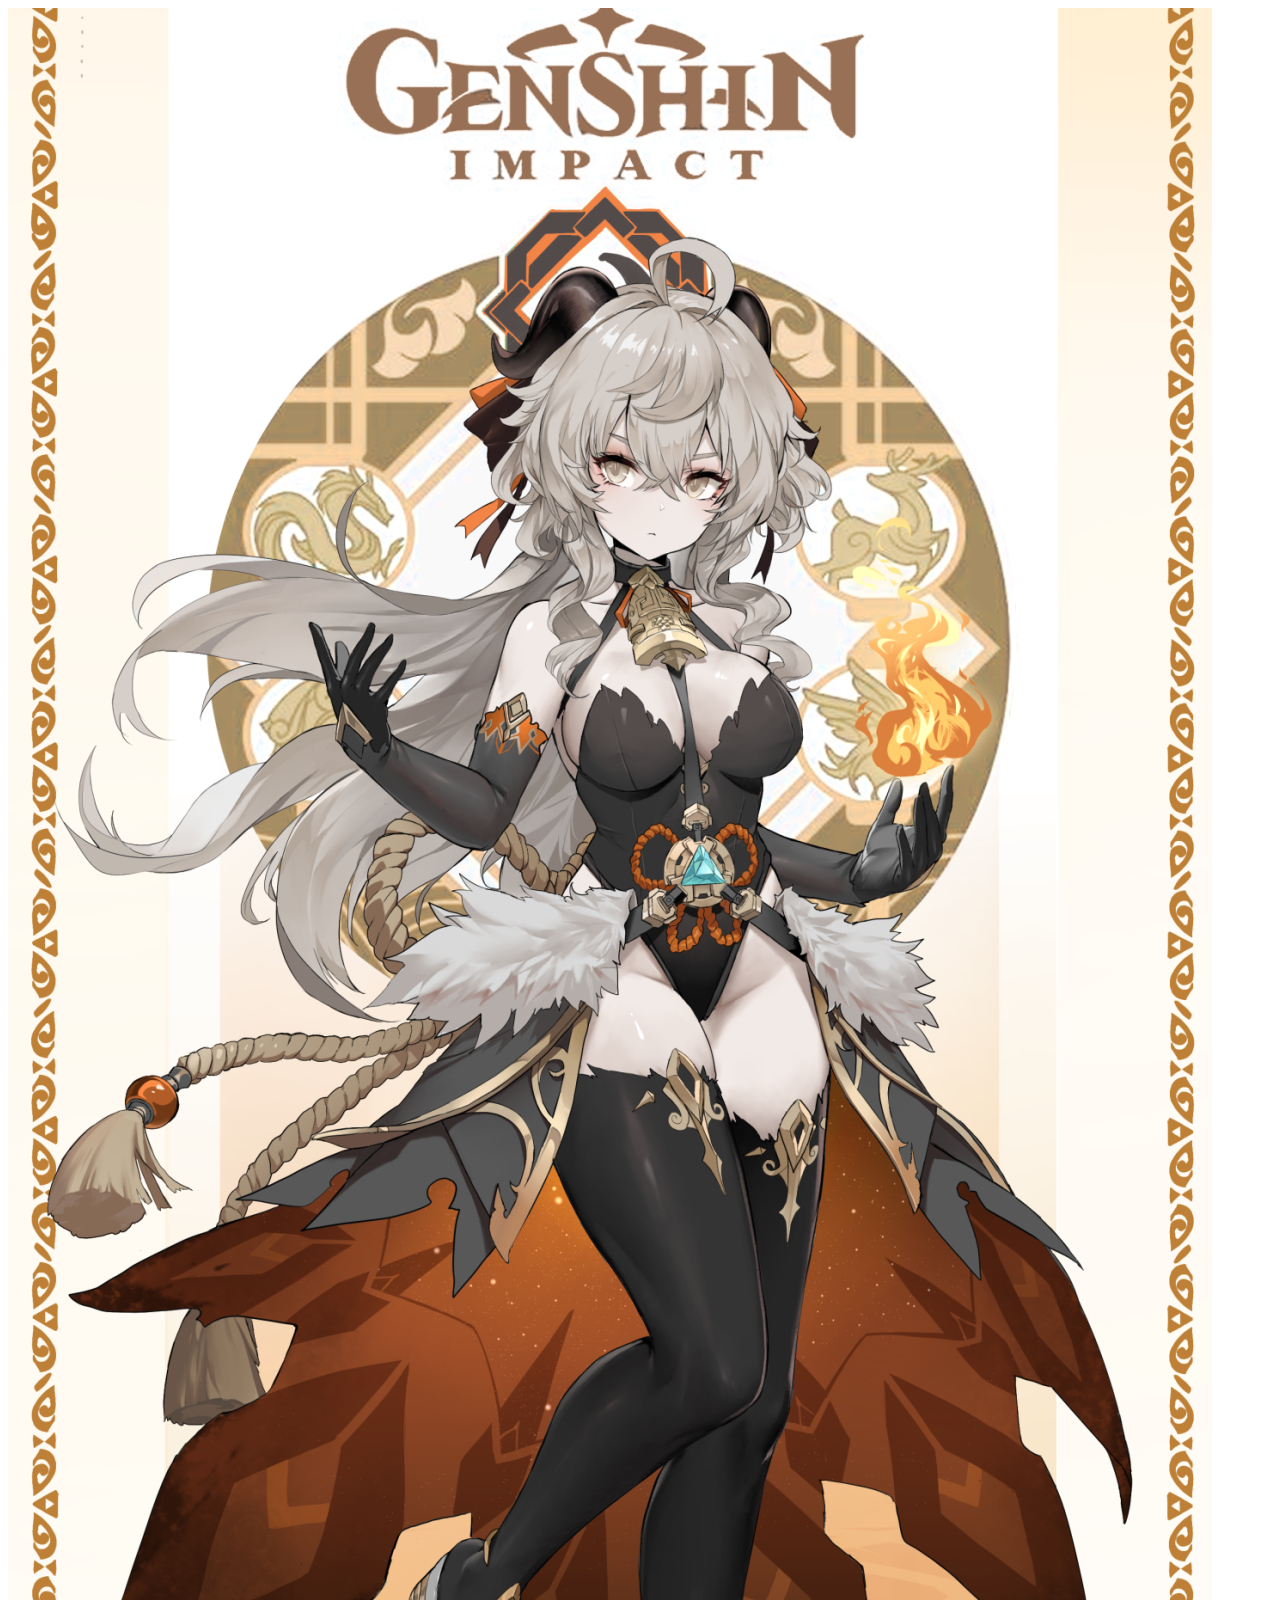
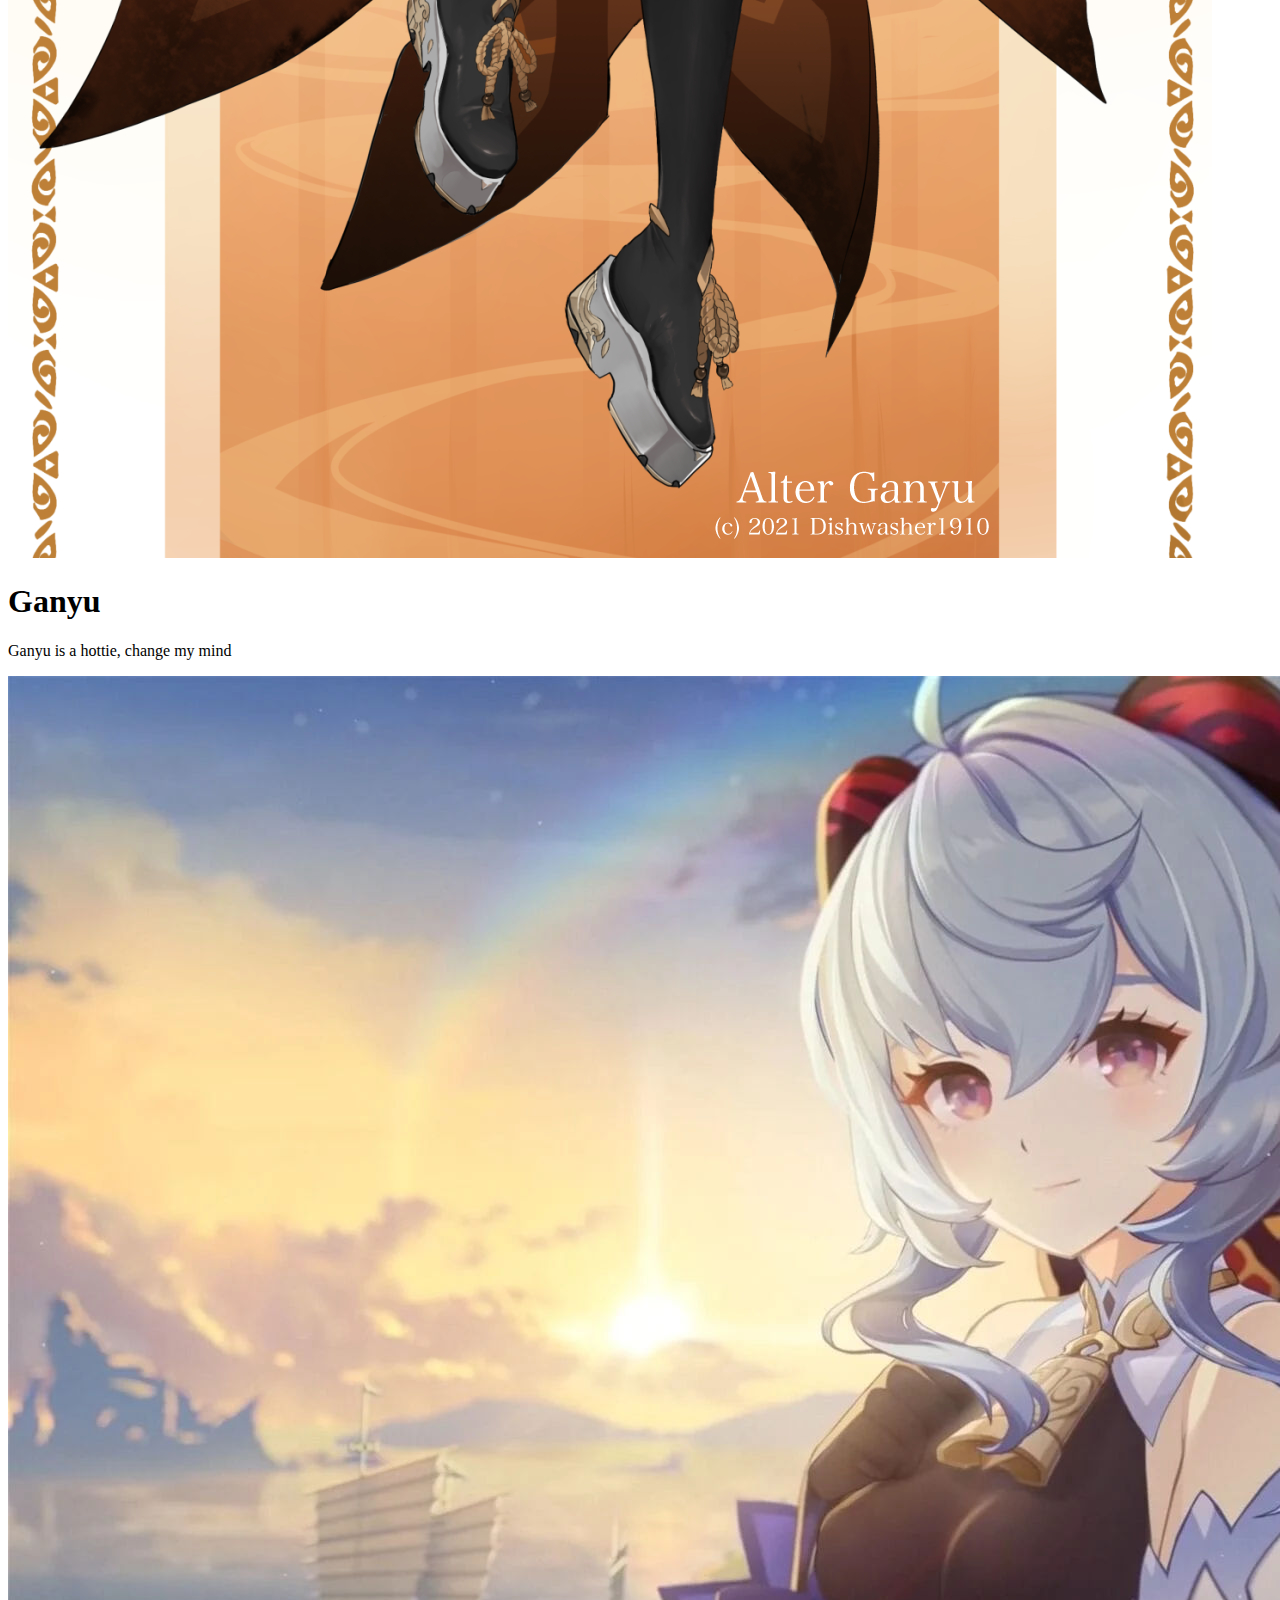
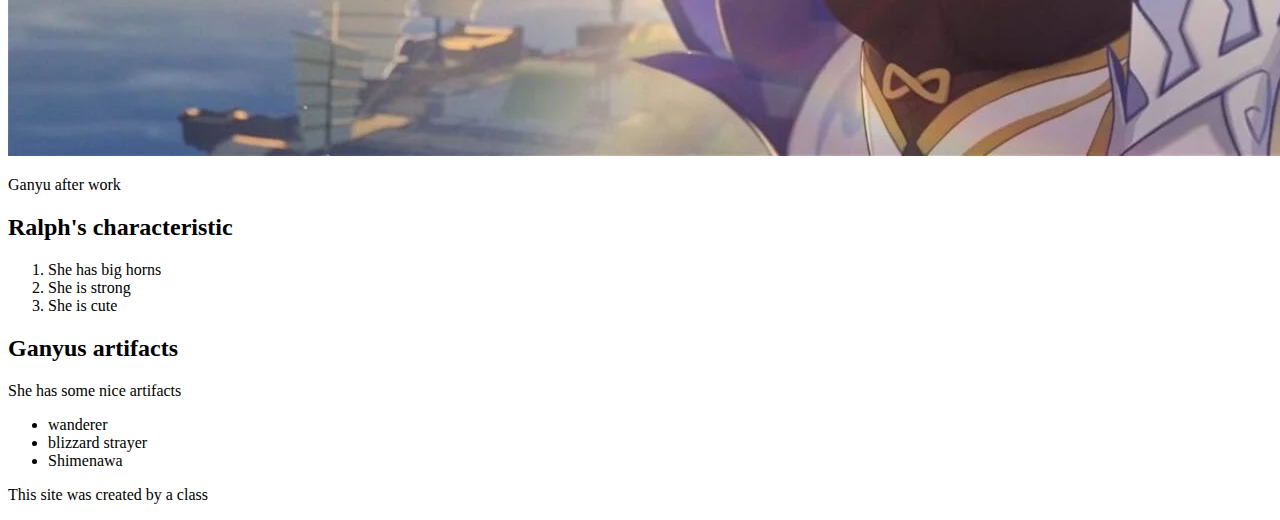
==== index.html @ dd3ccff0 "Ganyu" ====
<!DOCTYPE html>
<html lang="en">
<head>
    <meta charset="UTF-8">
    <meta http-equiv="X-UA-Compatible" content="IE=edge">
    <meta name="viewport" content="width=device-width, initial-scale=1.0">
    <title>Wreck-me Ganyu</title>
    <link rel="icon" href="Item_Ganyu.png">
</head>
<body>
    <!--comment-->
    <header>
        <img src="ganyu.jpg">
        <h1>Ganyu</h1>
    </header>

    <main>
        <h2></h2>
        <p>Ganyu is a hottie, change my mind</p>
        <img src="Genshin-Impact-Ganyu.jpg">
        <p>Ganyu after work</p>
        <h2>Ralph's characteristic</h2>
        <ol>


            <li>She has big horns</li>
            <li>She is strong</li>
            <li>She is cute</li>
        </ol>
        <h2>Ganyus artifacts</h2>
        <p>She has some nice artifacts</p>
        <ul>
            <li>wanderer</li>
            <li>blizzard strayer</li>
            <li>Shimenawa</li>
        </ul>
    </main>

    <footer>
        <p>This site was created by a class</p>
        </footer>
</body>
</html>
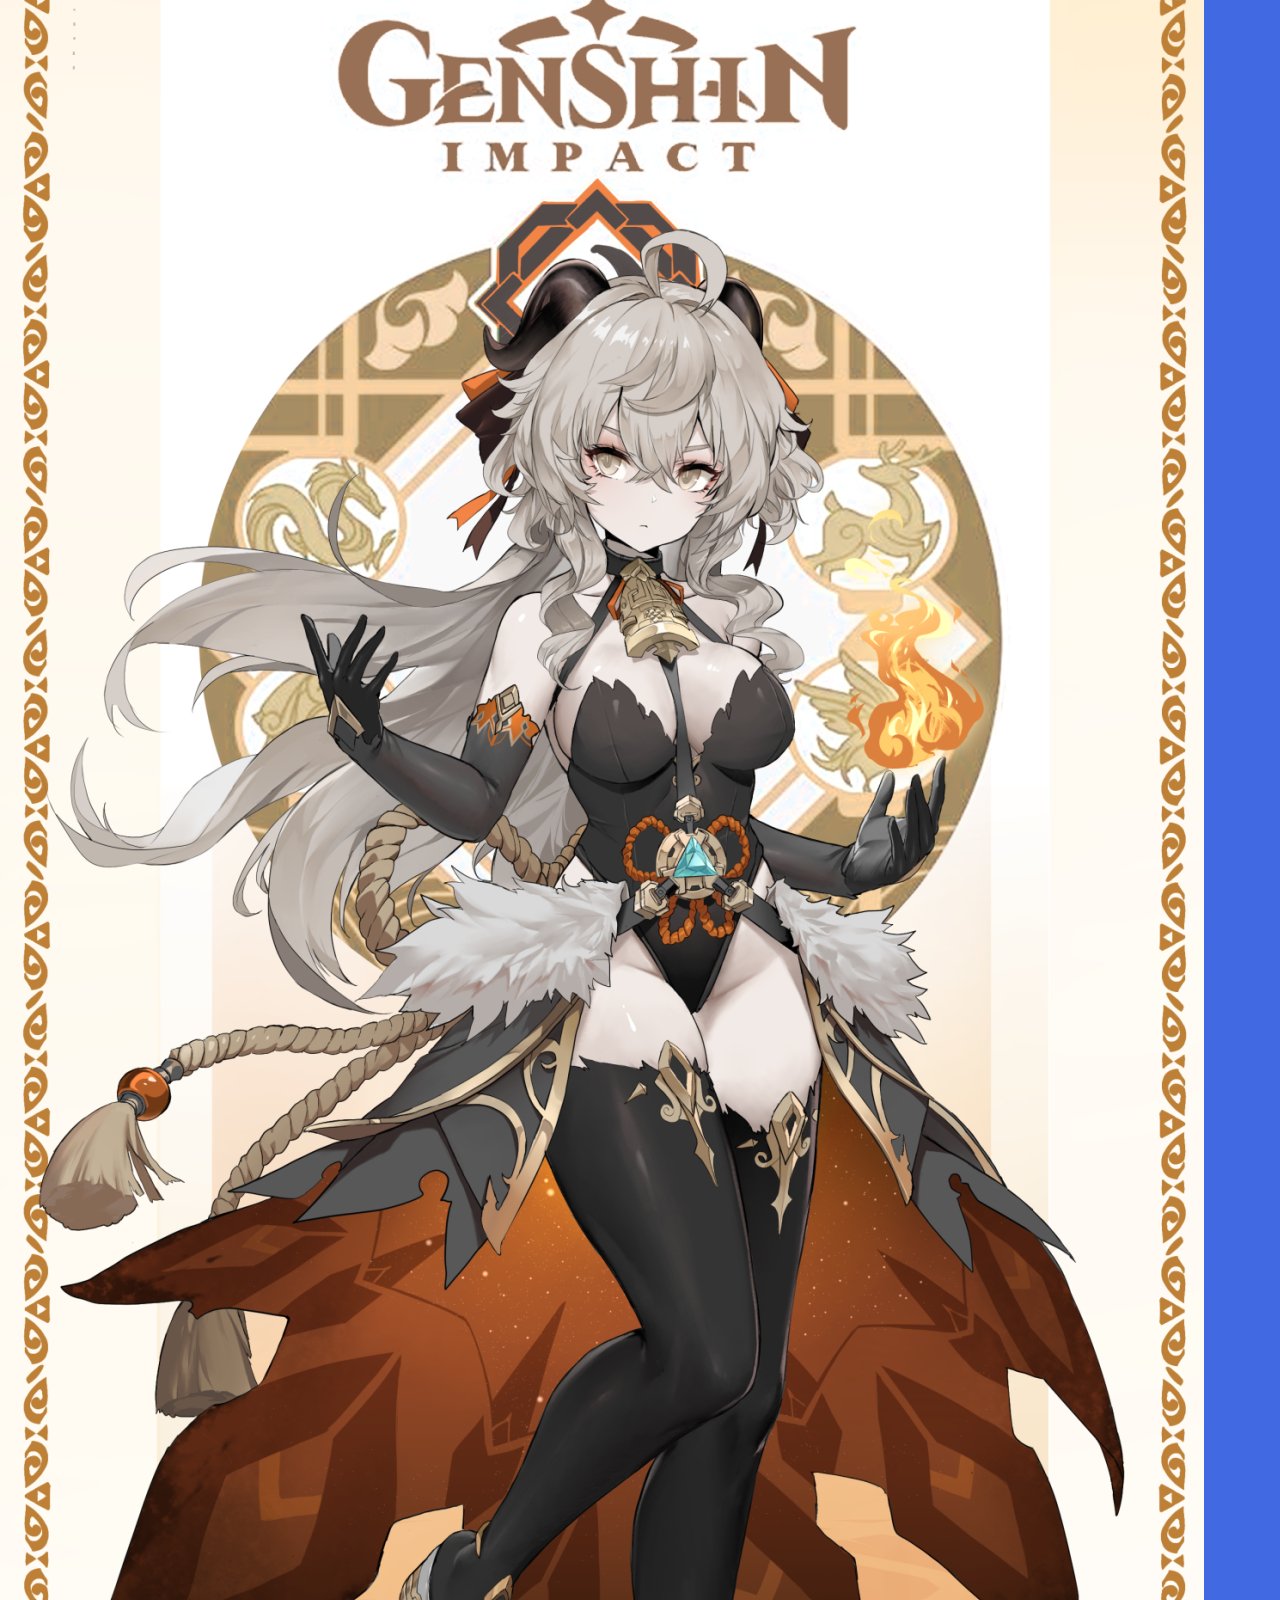
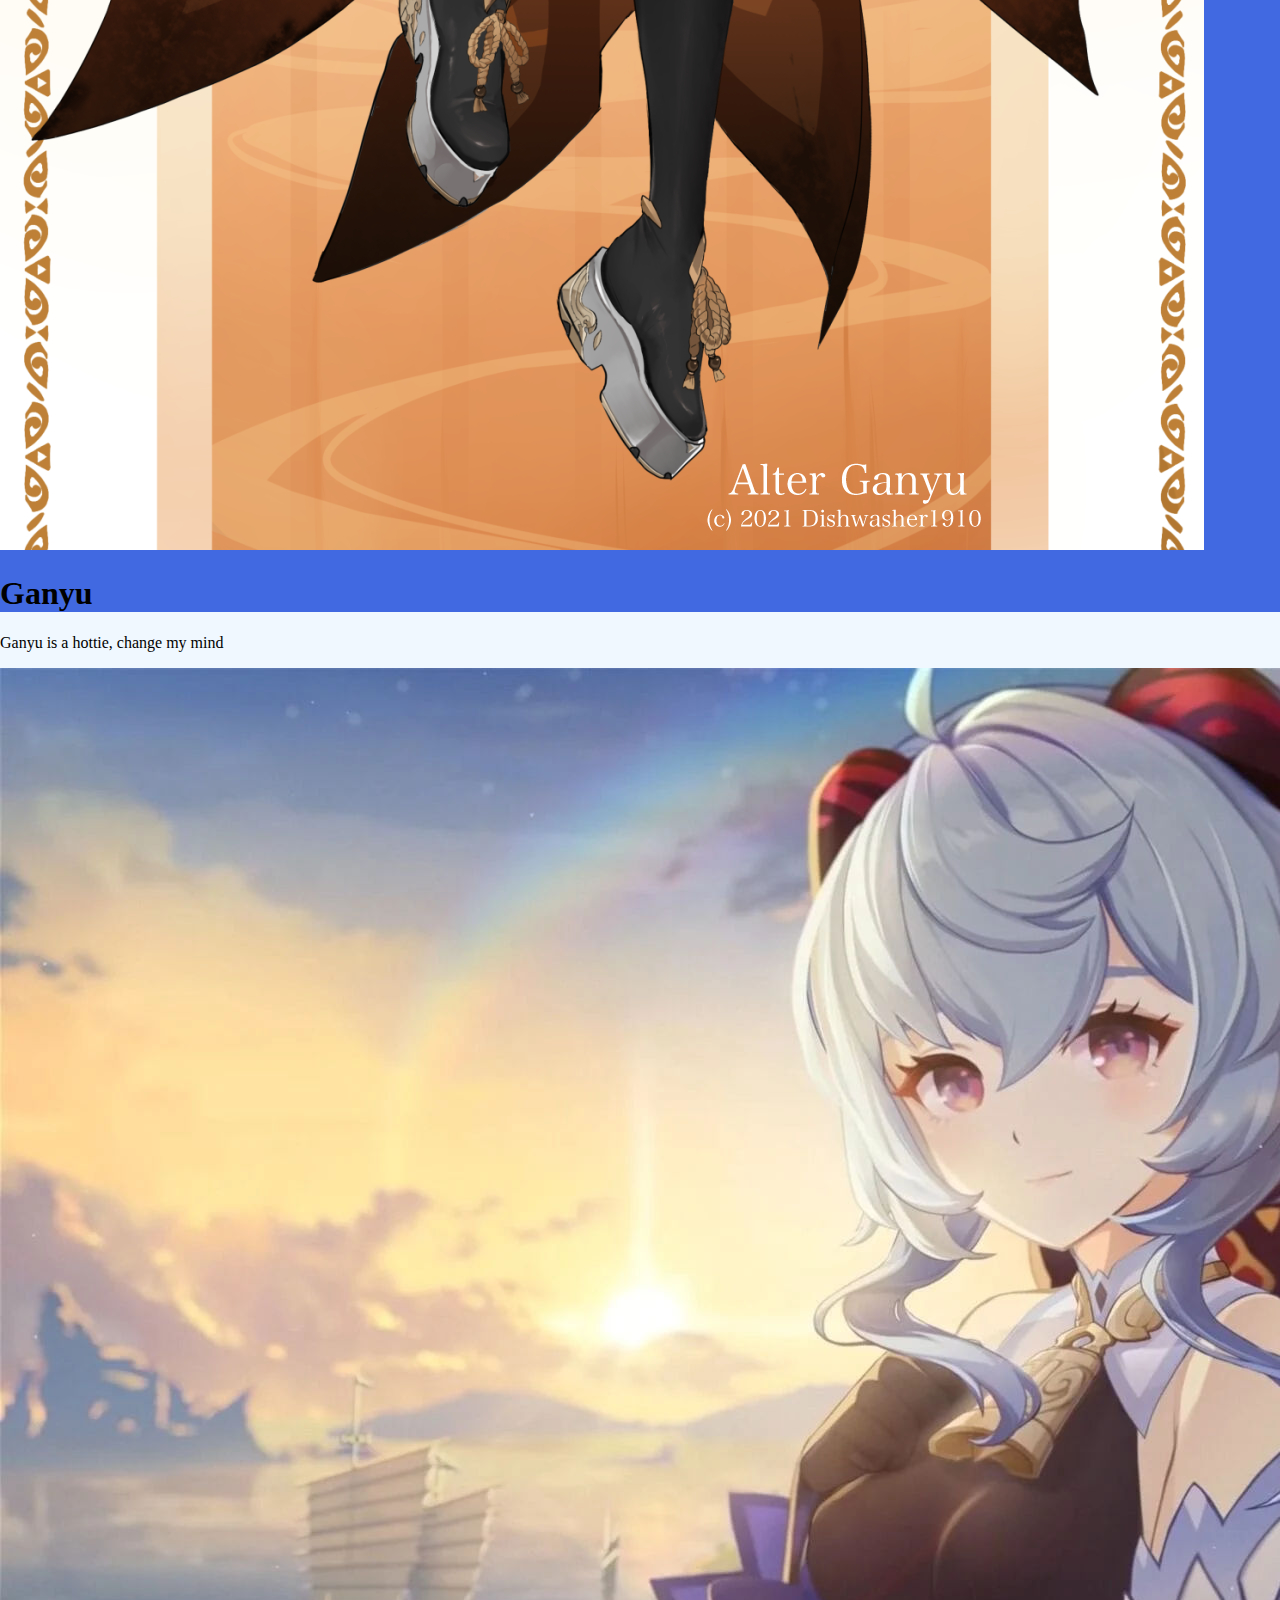
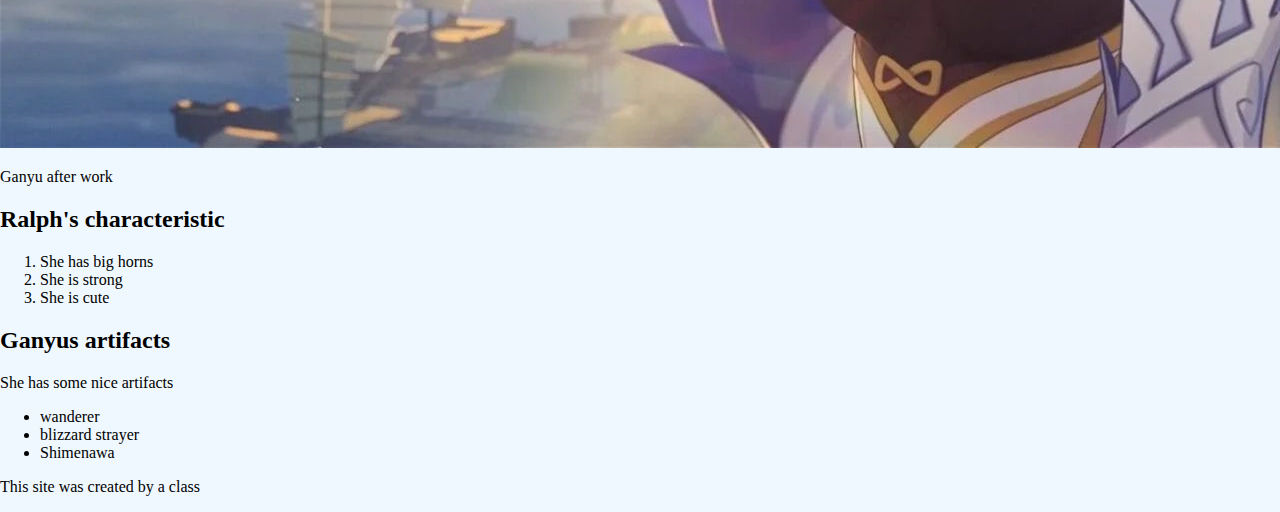
==== commit 46dd156c: "yessir" ====
--- a/index.html
+++ b/index.html
@@ -6,6 +6,7 @@
     <meta name="viewport" content="width=device-width, initial-scale=1.0">
     <title>Wreck-me Ganyu</title>
     <link rel="icon" href="Item_Ganyu.png">
+    <link rel="stylesheet" type="text/css"  href="css/ganyu.css">
 </head>
 <body>
     <!--comment-->
--- a/css/ganyu.css
+++ b/css/ganyu.css
@@ -0,0 +1,8 @@
+body{
+    background-color: aliceblue;
+    margin:0;
+}
+
+header{
+    background-color: royalblue;
+}